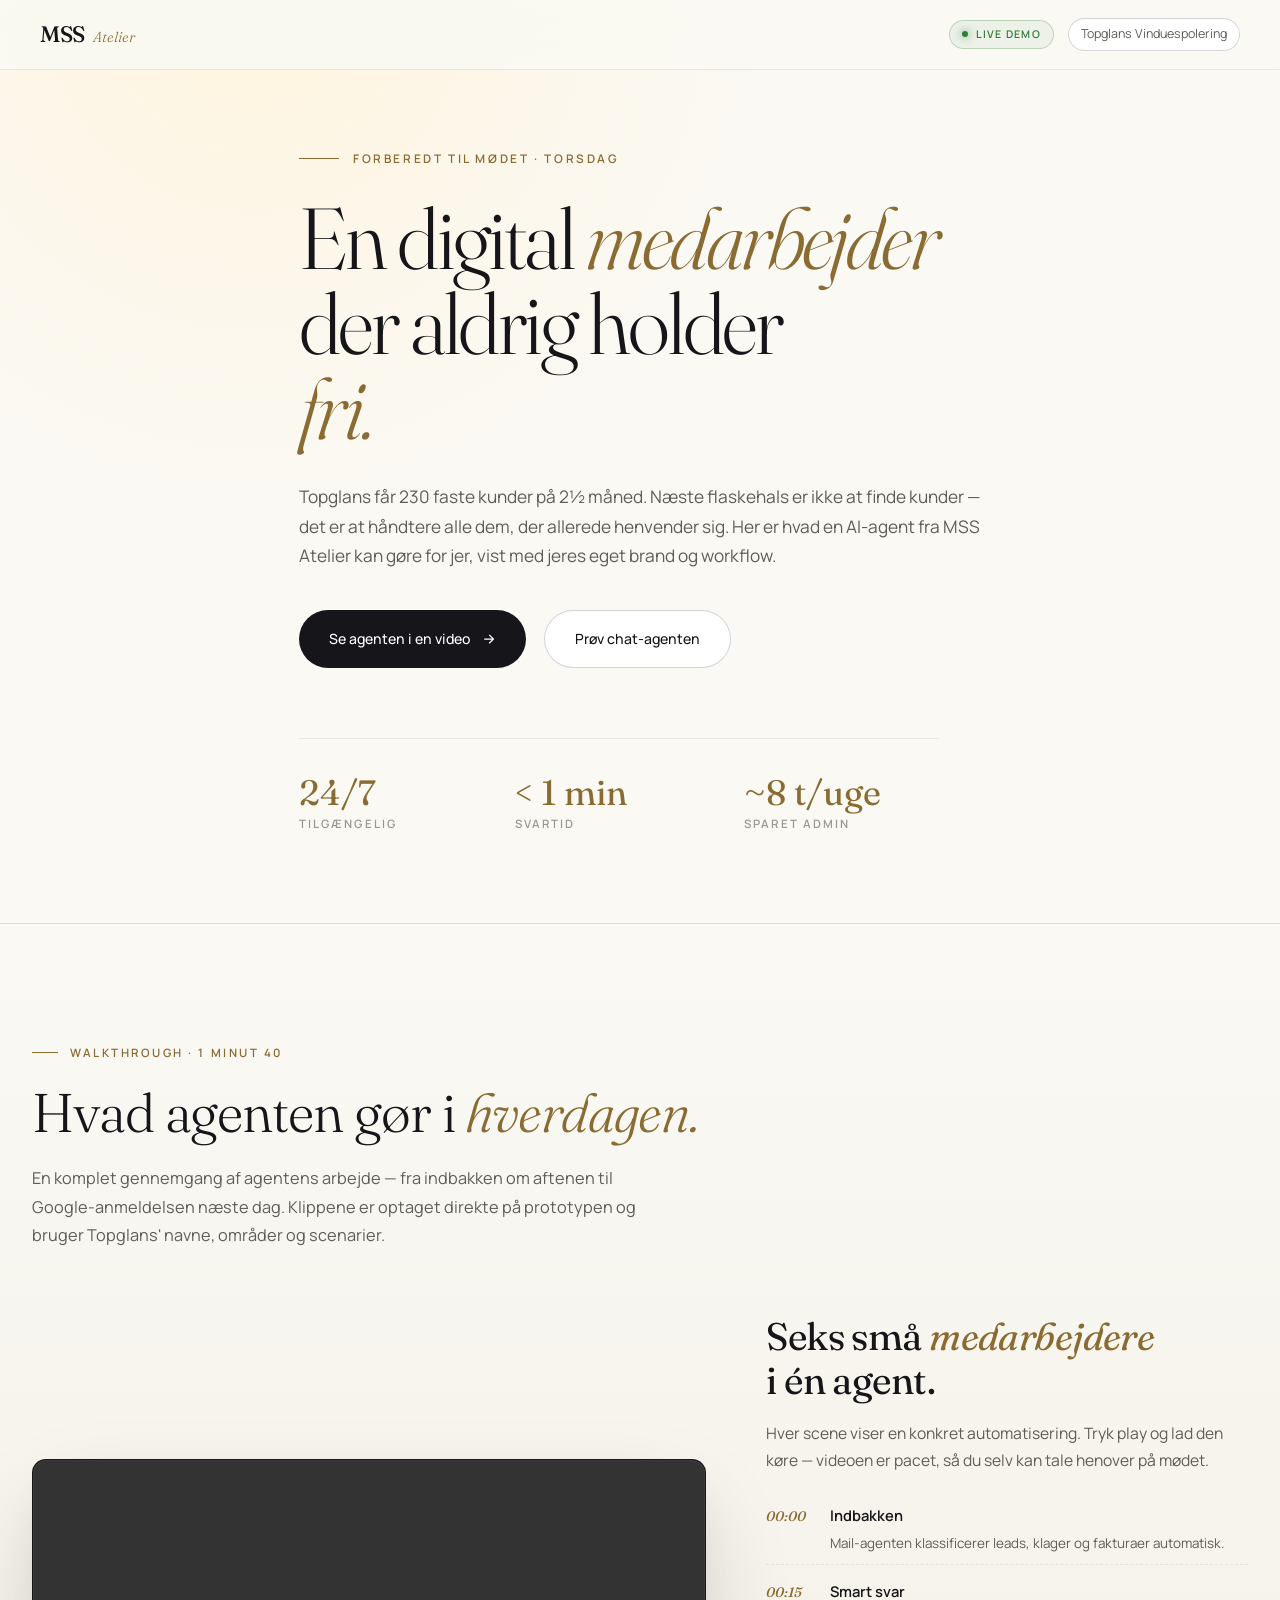
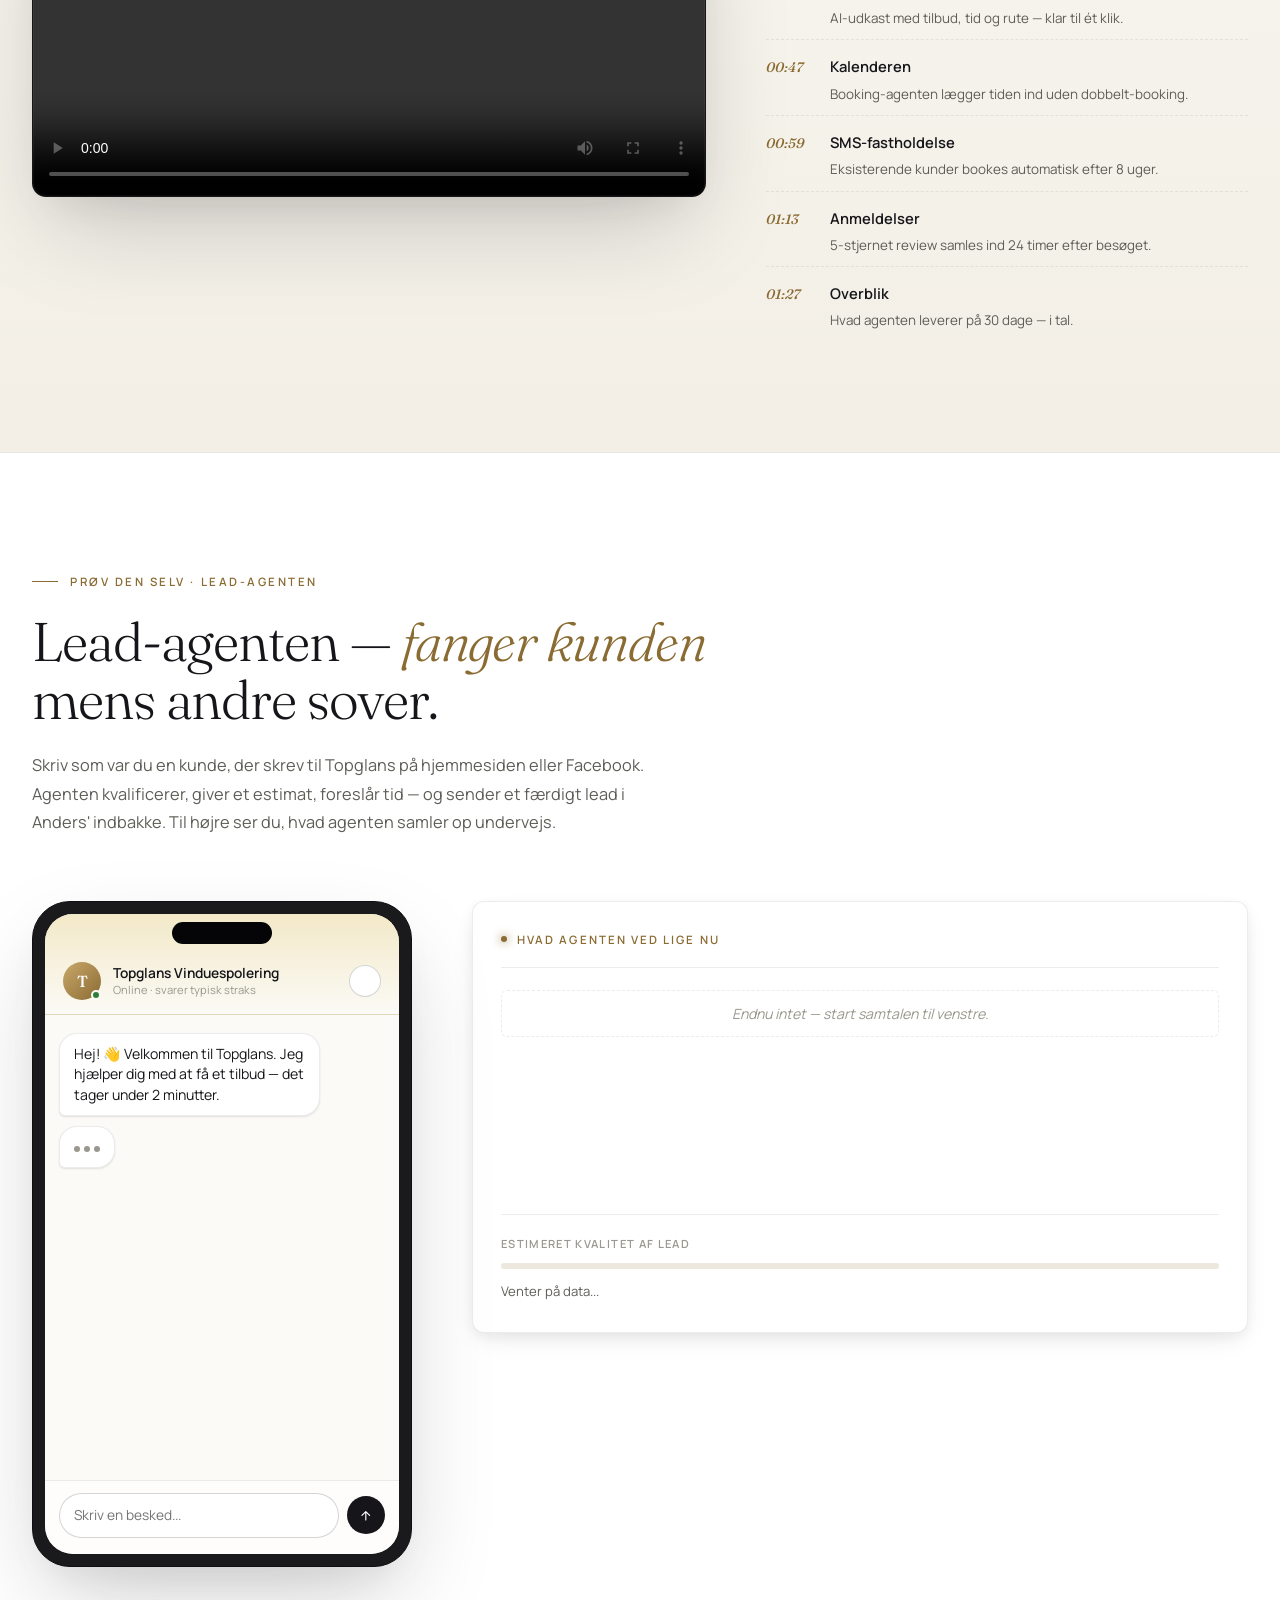
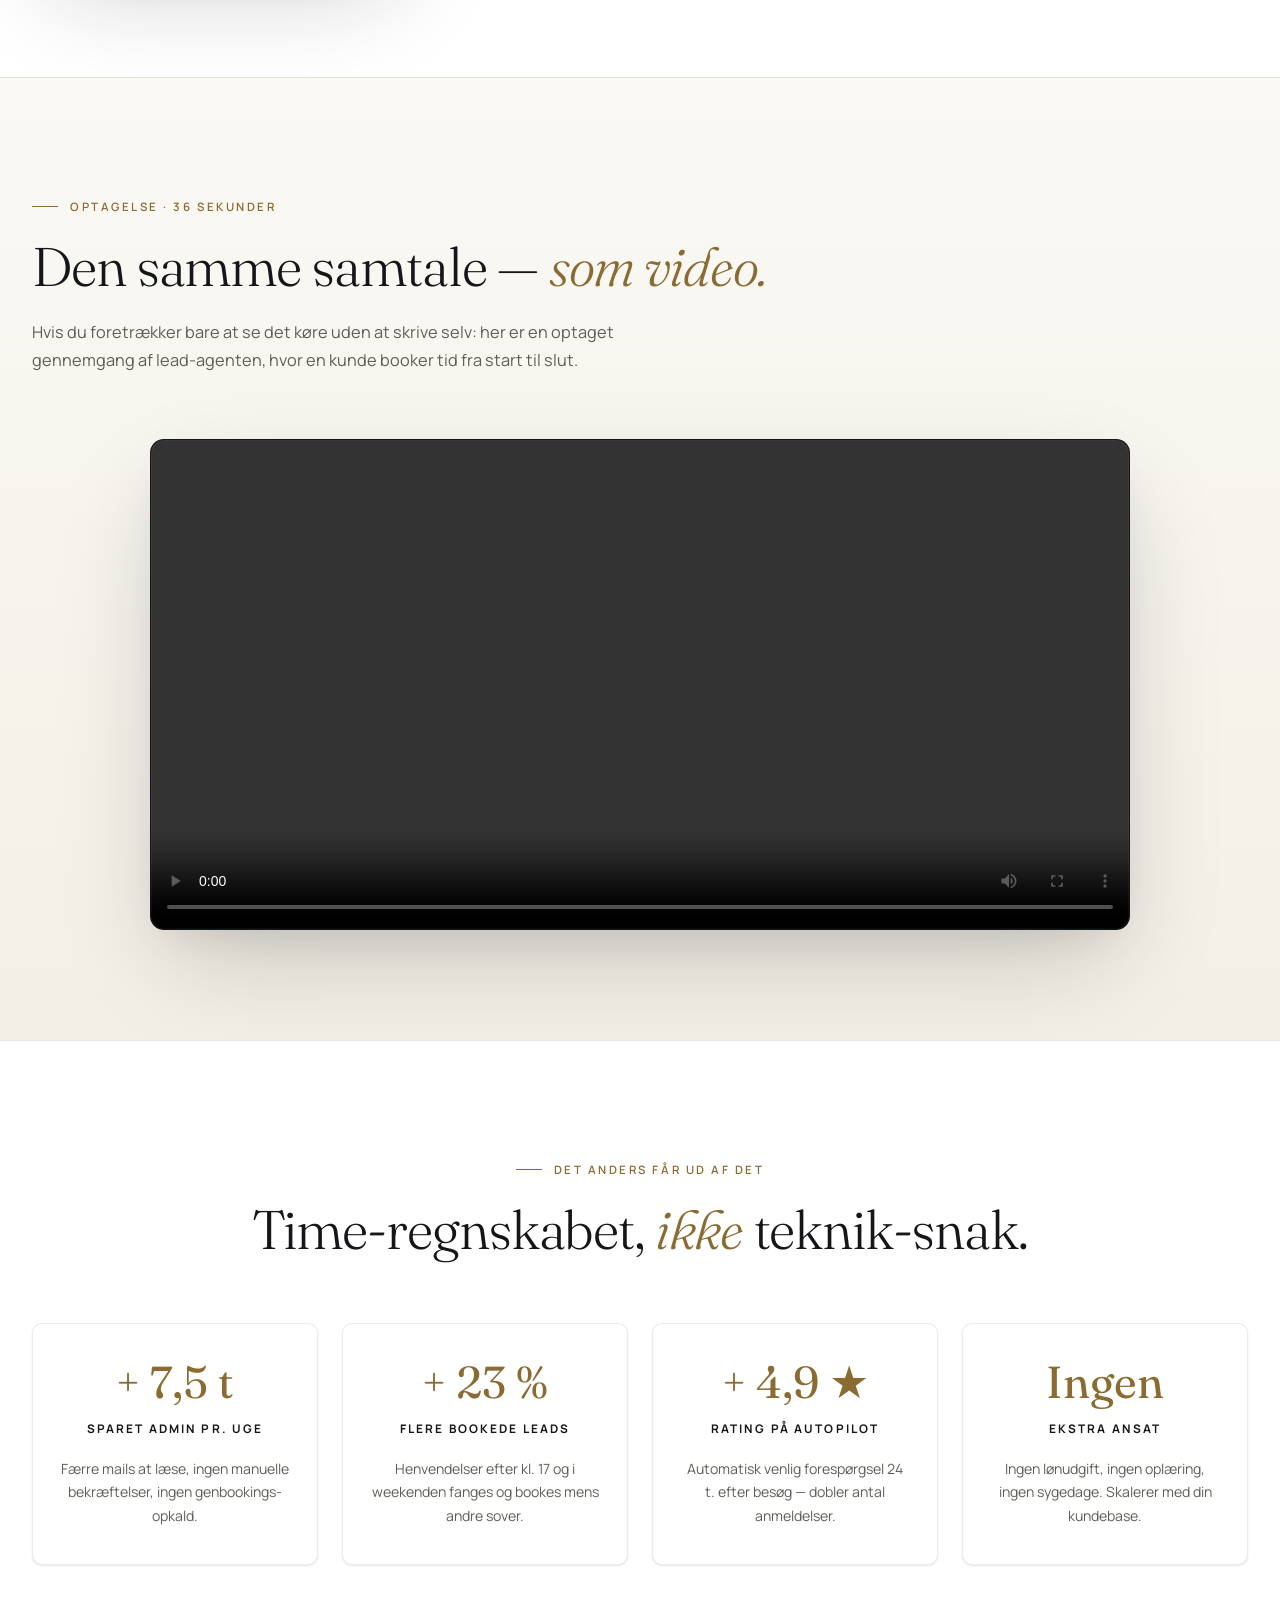
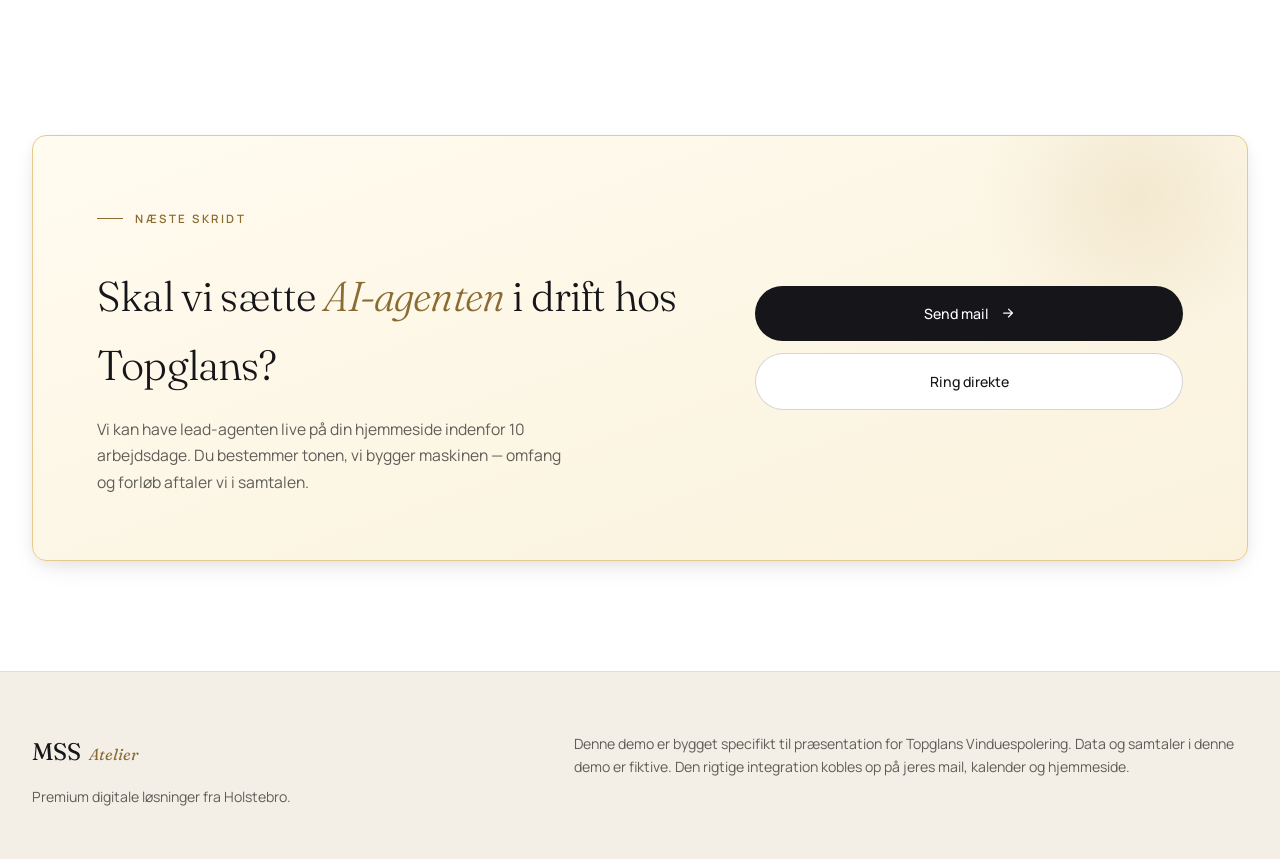
==== topglans-vinduespolering/index.html @ 9f6029f3 "Move Topglans demo to /topglans-vinduespolering/ for clean public URL Relocate demo from Agents/Topg" ====
<!DOCTYPE html>
<html lang="da">
<head>
<meta charset="UTF-8" />
<meta name="viewport" content="width=device-width, initial-scale=1.0" />
<meta name="description" content="Live demo: AI-agent til Topglans Vinduespolering — bygget af MSS Atelier." />
<meta name="robots" content="noindex,nofollow" />
<title>AI-agent demo — Topglans × MSS Atelier</title>

<link rel="preconnect" href="https://fonts.googleapis.com" />
<link rel="preconnect" href="https://fonts.gstatic.com" crossorigin />
<link href="https://fonts.googleapis.com/css2?family=Fraunces:ital,opsz,wght@0,9..144,300;0,9..144,400;0,9..144,500;0,9..144,600;1,9..144,300&family=Manrope:wght@300;400;500;600;700&display=swap" rel="stylesheet" />
<link rel="stylesheet" href="style.css" />
</head>
<body>

<nav class="nav" id="nav">
  <a href="../" class="nav-logo">
    <span class="nav-logo-mark">MSS</span>
    <span class="nav-logo-sub">Atelier</span>
  </a>
  <div class="nav-meta">
    <span class="nav-pill"><span class="dot"></span>Live demo</span>
    <span class="nav-client">Topglans Vinduespolering</span>
  </div>
</nav>

<main>

<!-- HERO -->
<section class="hero">
  <div class="container">
    <div class="hero-eyebrow">
      <span class="hero-eyebrow-line"></span>
      <span class="hero-eyebrow-text">Forberedt til mødet · Torsdag</span>
    </div>
    <h1 class="hero-title">
      En digital <em>medarbejder</em><br/>
      der aldrig holder<br/>
      <em>fri.</em>
    </h1>
    <p class="hero-subtitle">
      Topglans får 230 faste kunder på 2½ måned. Næste flaskehals er ikke at finde kunder — det er at håndtere alle dem, der allerede henvender sig. Her er hvad en AI-agent fra MSS Atelier kan gøre for jer, vist med jeres eget brand og workflow.
    </p>
    <div class="hero-actions">
      <a href="#video-overblik" class="btn-primary">Se agenten i en video <i class="fa-solid fa-arrow-right"></i></a>
      <a href="#chat" class="btn-secondary">Prøv chat-agenten</a>
    </div>
    <div class="hero-stats">
      <div class="stat"><span class="stat-num">24/7</span><span class="stat-lbl">Tilgængelig</span></div>
      <div class="stat"><span class="stat-num">&lt; 1 min</span><span class="stat-lbl">Svartid</span></div>
      <div class="stat"><span class="stat-num">~8 t/uge</span><span class="stat-lbl">Sparet admin</span></div>
    </div>
  </div>
</section>

<!-- VIDEO: AGENT OVERBLIK (Video 02) -->
<section id="video-overblik" class="video-section">
  <div class="container">
    <div class="section-head">
      <span class="section-label">Walkthrough · 1 minut 40</span>
      <h2 class="section-title">Hvad agenten gør i <em>hverdagen.</em></h2>
      <p class="section-sub">
        En komplet gennemgang af agentens arbejde — fra indbakken om aftenen til Google-anmeldelsen næste dag. Klippene er optaget direkte på prototypen og bruger Topglans' navne, områder og scenarier.
      </p>
    </div>

    <div class="video-aside">
      <div class="video-frame">
        <video controls preload="metadata" playsinline>
          <source src="videos/02-agent-overblik.mp4" type="video/mp4" />
          Din browser kan ikke afspille videoer.
        </video>
      </div>
      <div class="video-aside-meta">
        <h3>Seks små <em>medarbejdere</em><br/>i én agent.</h3>
        <p>Hver scene viser en konkret automatisering. Tryk play og lad den køre — videoen er pacet, så du selv kan tale henover på mødet.</p>
        <ul class="video-chapters">
          <li><span class="chap-time">00:00</span><div class="chap-text"><strong>Indbakken</strong><span>Mail-agenten klassificerer leads, klager og fakturaer automatisk.</span></div></li>
          <li><span class="chap-time">00:15</span><div class="chap-text"><strong>Smart svar</strong><span>AI-udkast med tilbud, tid og rute — klar til ét klik.</span></div></li>
          <li><span class="chap-time">00:47</span><div class="chap-text"><strong>Kalenderen</strong><span>Booking-agenten lægger tiden ind uden dobbelt-booking.</span></div></li>
          <li><span class="chap-time">00:59</span><div class="chap-text"><strong>SMS-fastholdelse</strong><span>Eksisterende kunder bookes automatisk efter 8 uger.</span></div></li>
          <li><span class="chap-time">01:13</span><div class="chap-text"><strong>Anmeldelser</strong><span>5-stjernet review samles ind 24 timer efter besøget.</span></div></li>
          <li><span class="chap-time">01:27</span><div class="chap-text"><strong>Overblik</strong><span>Hvad agenten leverer på 30 dage — i tal.</span></div></li>
        </ul>
      </div>
    </div>
  </div>
</section>

<!-- INTERACTIVE CHAT -->
<section id="chat" class="chat-section">
  <div class="container">
    <div class="section-head">
      <span class="section-label">Prøv den selv · Lead-agenten</span>
      <h2 class="section-title">Lead-agenten — <em>fanger kunden</em> mens andre sover.</h2>
      <p class="section-sub">
        Skriv som var du en kunde, der skrev til Topglans på hjemmesiden eller Facebook. Agenten kvalificerer, giver et estimat, foreslår tid — og sender et færdigt lead i Anders' indbakke. Til højre ser du, hvad agenten samler op undervejs.
      </p>
    </div>

    <div class="demo-stage">
      <div class="phone">
        <div class="phone-notch"></div>
        <div class="phone-screen">
          <div class="chat-header">
            <div class="chat-avatar">
              <span class="avatar-glyph">T</span>
              <span class="avatar-status"></span>
            </div>
            <div class="chat-meta">
              <strong>Topglans Vinduespolering</strong>
              <span>Online · svarer typisk straks</span>
            </div>
            <button class="chat-reset" id="chat-reset" title="Start forfra"><i class="fa-solid fa-rotate-right"></i></button>
          </div>
          <div class="chat-body" id="chat-body" role="log" aria-live="polite"></div>
          <div class="chat-suggestions" id="chat-suggestions"></div>
          <form class="chat-input-row" id="chat-form" autocomplete="off">
            <input type="text" id="chat-input" placeholder="Skriv en besked..." aria-label="Besked til Topglans" />
            <button type="submit" aria-label="Send"><i class="fa-solid fa-arrow-up"></i></button>
          </form>
        </div>
      </div>

      <aside class="ticker" aria-label="Live-data fra agenten">
        <header><span class="dot"></span>Hvad agenten ved lige nu</header>
        <ul id="ticker-list">
          <li class="empty">Endnu intet — start samtalen til venstre.</li>
        </ul>
        <footer id="ticker-foot">
          <span class="lbl">Estimeret kvalitet af lead</span>
          <div class="score-bar"><div class="score-fill" id="score-fill"></div></div>
          <span id="score-text">Venter på data...</span>
        </footer>
      </aside>
    </div>
  </div>
</section>

<!-- VIDEO: LEAD-AGENTEN LIVE (Video 01) -->
<section class="video-section">
  <div class="container">
    <div class="section-head">
      <span class="section-label">Optagelse · 36 sekunder</span>
      <h2 class="section-title">Den samme samtale — <em>som video.</em></h2>
      <p class="section-sub">
        Hvis du foretrækker bare at se det køre uden at skrive selv: her er en optaget gennemgang af lead-agenten, hvor en kunde booker tid fra start til slut.
      </p>
    </div>
    <div class="video-frame" style="max-width: 980px; margin: 0 auto;">
      <video controls preload="metadata" playsinline>
        <source src="videos/01-lead-agent-live.mp4" type="video/mp4" />
        Din browser kan ikke afspille videoer.
      </video>
    </div>
  </div>
</section>

<!-- ROI -->
<section class="roi-section">
  <div class="container">
    <div class="section-head center">
      <span class="section-label center-label">Det Anders får ud af det</span>
      <h2 class="section-title">Time-regnskabet, <em>ikke</em> teknik-snak.</h2>
    </div>

    <div class="roi-grid">
      <div class="roi-card">
        <span class="roi-num">+ 7,5 t</span>
        <span class="roi-lbl">Sparet admin pr. uge</span>
        <p>Færre mails at læse, ingen manuelle bekræftelser, ingen genbookings-opkald.</p>
      </div>
      <div class="roi-card">
        <span class="roi-num">+ 23 %</span>
        <span class="roi-lbl">Flere bookede leads</span>
        <p>Henvendelser efter kl. 17 og i weekenden fanges og bookes mens andre sover.</p>
      </div>
      <div class="roi-card">
        <span class="roi-num">+ 4,9 ★</span>
        <span class="roi-lbl">Rating på autopilot</span>
        <p>Automatisk venlig forespørgsel 24 t. efter besøg — dobler antal anmeldelser.</p>
      </div>
      <div class="roi-card">
        <span class="roi-num">Ingen</span>
        <span class="roi-lbl">Ekstra ansat</span>
        <p>Ingen lønudgift, ingen oplæring, ingen sygedage. Skalerer med din kundebase.</p>
      </div>
    </div>
  </div>
</section>

<!-- CTA -->
<section class="cta-section">
  <div class="container">
    <div class="cta-card">
      <div>
        <span class="section-label">Næste skridt</span>
        <h2>Skal vi sætte <em>AI-agenten</em> i drift hos Topglans?</h2>
        <p>Vi kan have lead-agenten live på din hjemmeside indenfor 10 arbejdsdage. Du bestemmer tonen, vi bygger maskinen — omfang og forløb aftaler vi i samtalen.</p>
      </div>
      <div class="cta-actions">
        <a href="mailto:malthe@mssatelier.com?subject=AI-agent%20til%20Topglans" class="btn-primary">Send mail <i class="fa-solid fa-arrow-right"></i></a>
        <a href="tel:" class="btn-secondary">Ring direkte</a>
      </div>
    </div>
  </div>
</section>

</main>

<footer class="footer">
  <div class="container">
    <div class="footer-row">
      <div>
        <div class="footer-logo">
          <span class="footer-mark">MSS</span>
          <span class="footer-sub">Atelier</span>
        </div>
        <p>Premium digitale løsninger fra Holstebro.</p>
      </div>
      <p class="footer-disclaimer">
        Denne demo er bygget specifikt til præsentation for Topglans Vinduespolering. Data og samtaler i denne demo er fiktive. Den rigtige integration kobles op på jeres mail, kalender og hjemmeside.
      </p>
    </div>
  </div>
</footer>

<script src="fa-icons.js"></script>
<script src="script.js"></script>
</body>
</html>
---- topglans-vinduespolering/style.css ----
/* =======================================================
   Light theme — for talk-over demo to Topglans
   ======================================================= */

:root {
  --bg: #faf9f4;
  --bg-2: #ffffff;
  --bg-3: #f3efe6;
  --bg-4: #ece8de;
  --ink: #16161a;
  --ink-dim: #5e5d57;
  --ink-mute: #9a988e;
  --line: rgba(22, 22, 26, 0.08);
  --line-strong: rgba(22, 22, 26, 0.18);
  --gold: #c9a86a;
  --gold-soft: #e6c98d;
  --gold-deep: #8a6b32;
  --green: #2e7d3b;
  --green-soft: #e6f4ea;
  --blue: #1a4ea0;
  --blue-soft: #e6f0ff;
  --red: #c0392b;
  --shadow-sm: 0 1px 3px rgba(22,22,26,.05), 0 1px 2px rgba(22,22,26,.06);
  --shadow-md: 0 10px 30px -10px rgba(22,22,26,.12), 0 4px 12px rgba(22,22,26,.05);
  --shadow-lg: 0 40px 100px -20px rgba(22,22,26,.22), 0 20px 40px -16px rgba(22,22,26,.08);
  --display: 'Fraunces', 'Times New Roman', serif;
  --sans: 'Manrope', system-ui, sans-serif;
  --container: 1280px;
}

* { margin: 0; padding: 0; box-sizing: border-box; }
html { scroll-behavior: smooth; }
body {
  font-family: var(--sans);
  background:
    radial-gradient(900px circle at 20% 0%, #fff5e0 0%, transparent 60%),
    radial-gradient(800px circle at 90% 100%, #fbf2e0 0%, transparent 50%),
    var(--bg);
  color: var(--ink);
  line-height: 1.65;
  -webkit-font-smoothing: antialiased;
  min-height: 100vh;
}
a { color: inherit; text-decoration: none; }
button { font-family: inherit; cursor: pointer; border: 0; background: 0; color: inherit; }
ul, ol { list-style: none; }
img, video { max-width: 100%; display: block; }

.container { max-width: var(--container); margin: 0 auto; padding: 0 32px; }
main, nav, footer { position: relative; }

/* ============ NAV ============ */
.nav {
  position: fixed; top: 0; left: 0; right: 0; z-index: 100;
  display: flex; align-items: center; justify-content: space-between;
  padding: 16px 40px;
  background: rgba(250, 249, 244, 0.85);
  backdrop-filter: blur(16px) saturate(150%);
  -webkit-backdrop-filter: blur(16px) saturate(150%);
  border-bottom: 1px solid var(--line);
}
.nav-logo { display: flex; align-items: baseline; gap: 8px; color: var(--ink); }
.nav-logo-mark { font-family: var(--display); font-weight: 500; font-size: 1.4rem; letter-spacing: -0.02em; }
.nav-logo-sub { font-family: var(--display); font-style: italic; font-weight: 300; font-size: 0.9rem; color: var(--gold-deep); }
.nav-meta { display: flex; align-items: center; gap: 14px; font-size: 0.78rem; color: var(--ink-dim); }
.nav-pill {
  display: inline-flex; align-items: center; gap: 8px;
  padding: 5px 12px; border-radius: 100px;
  border: 1px solid rgba(46, 125, 59, 0.25);
  background: rgba(46, 125, 59, 0.06);
  color: var(--green); letter-spacing: 0.12em; text-transform: uppercase; font-size: 0.66rem;
  font-weight: 600;
}
.nav-pill .dot {
  width: 6px; height: 6px; border-radius: 50%; background: var(--green);
  box-shadow: 0 0 10px var(--green); animation: pulse 2s ease-in-out infinite;
}
.nav-client {
  padding: 5px 12px; border-radius: 100px;
  border: 1px solid var(--line-strong);
  font-size: 0.78rem;
  background: var(--bg-2);
}
@keyframes pulse { 50% { opacity: .4; } }
@media (max-width: 760px) {
  .nav { padding: 12px 20px; }
  .nav-client { display: none; }
}

/* ============ HERO ============ */
.hero {
  min-height: 88vh;
  display: flex; align-items: center;
  padding: 140px 0 90px;
  position: relative;
}
.hero-eyebrow { display: inline-flex; align-items: center; gap: 14px; margin-bottom: 28px; }
.hero-eyebrow-line { width: 40px; height: 1px; background: var(--gold-deep); }
.hero-eyebrow-text { font-size: 0.74rem; letter-spacing: 0.22em; text-transform: uppercase; color: var(--gold-deep); font-weight: 600; }
.hero-title {
  font-family: var(--display); font-weight: 300;
  font-size: clamp(2.6rem, 7vw, 5.4rem); line-height: 0.98; letter-spacing: -0.03em;
  margin-bottom: 32px; max-width: 16ch; color: var(--ink);
}
.hero-title em { font-style: italic; font-weight: 300; color: var(--gold-deep); }
.hero-subtitle {
  font-size: 1.08rem; color: var(--ink-dim); max-width: 62ch; line-height: 1.7;
  margin-bottom: 40px;
}
.hero-actions { display: flex; gap: 18px; flex-wrap: wrap; margin-bottom: 70px; }

.btn-primary, .btn-secondary {
  display: inline-flex; align-items: center; gap: 12px;
  padding: 16px 30px;
  border-radius: 100px; font-size: 0.88rem; font-weight: 500;
  transition: all .4s cubic-bezier(.2,.8,.2,1);
}
.btn-primary {
  background: var(--ink); color: #fff;
}
.btn-primary:hover {
  background: var(--gold-deep);
  transform: translateY(-2px);
  box-shadow: 0 14px 30px -10px rgba(138, 107, 50, 0.4);
}
.btn-secondary {
  border: 1px solid var(--line-strong);
  background: var(--bg-2); color: var(--ink);
}
.btn-secondary:hover { border-color: var(--gold-deep); color: var(--gold-deep); }

.hero-stats {
  display: grid; grid-template-columns: repeat(3, auto);
  gap: 60px; padding-top: 36px; border-top: 1px solid var(--line);
  max-width: 640px;
}
.stat { display: flex; flex-direction: column; gap: 4px; }
.stat-num { font-family: var(--display); font-size: 2.2rem; color: var(--gold-deep); line-height: 1; font-weight: 400; }
.stat-lbl { font-size: 0.72rem; color: var(--ink-mute); letter-spacing: 0.18em; text-transform: uppercase; font-weight: 600; }
@media (max-width: 720px) {
  .hero { min-height: auto; padding: 110px 0 60px; }
  .hero-stats { grid-template-columns: 1fr; gap: 20px; }
}

/* ============ SECTION BASE ============ */
section { padding: 110px 0; position: relative; }
.section-head { max-width: 780px; margin-bottom: 64px; }
.section-head.center { text-align: center; margin-left: auto; margin-right: auto; }
.section-label {
  display: inline-flex; align-items: center; gap: 12px;
  font-size: 0.72rem; letter-spacing: 0.22em; text-transform: uppercase;
  color: var(--gold-deep); margin-bottom: 22px; font-weight: 600;
}
.section-label::before { content: ''; width: 26px; height: 1px; background: var(--gold-deep); }
.center-label { justify-content: center; }
.section-title {
  font-family: var(--display); font-weight: 300;
  font-size: clamp(2.1rem, 4.5vw, 3.4rem); line-height: 1.07;
  letter-spacing: -0.02em; margin-bottom: 22px;
}
.section-title em { font-style: italic; color: var(--gold-deep); }
.section-sub { color: var(--ink-dim); font-size: 1.02rem; line-height: 1.75; max-width: 62ch; }

/* ============ VIDEO SECTIONS ============ */
.video-section {
  background: linear-gradient(180deg, var(--bg) 0%, var(--bg-3) 100%);
  border-top: 1px solid var(--line);
  border-bottom: 1px solid var(--line);
}

.video-frame {
  position: relative;
  width: 100%;
  background: #16161a;
  border-radius: 14px;
  overflow: hidden;
  box-shadow: var(--shadow-lg);
  border: 1px solid var(--line-strong);
}
.video-frame video {
  width: 100%; height: auto; display: block;
  background: #16161a;
}
.video-frame::after {
  content: ''; position: absolute; inset: 0;
  pointer-events: none;
  box-shadow: inset 0 0 0 1px rgba(255,255,255,0.04);
  border-radius: inherit;
}

.video-aside {
  display: grid;
  grid-template-columns: 1.4fr 1fr;
  gap: 60px;
  align-items: center;
}
@media (max-width: 980px) {
  .video-aside { grid-template-columns: 1fr; gap: 40px; }
}
.video-aside-meta h3 {
  font-family: var(--display); font-weight: 400;
  font-size: clamp(1.7rem, 3vw, 2.4rem);
  line-height: 1.15; letter-spacing: -0.015em;
  margin-bottom: 18px; color: var(--ink);
}
.video-aside-meta h3 em { font-style: italic; color: var(--gold-deep); }
.video-aside-meta p { color: var(--ink-dim); font-size: 0.98rem; margin-bottom: 18px; line-height: 1.7; }

.video-chapters {
  display: flex; flex-direction: column; gap: 4px;
  margin-top: 20px;
}
.video-chapters li {
  display: flex; align-items: baseline; gap: 14px;
  padding: 10px 0;
  font-size: 0.92rem; color: var(--ink);
  border-bottom: 1px dashed var(--line);
}
.video-chapters li:last-child { border-bottom: none; }
.chap-time {
  font-family: var(--display); font-style: italic;
  color: var(--gold-deep); font-size: 0.86rem;
  width: 50px; flex-shrink: 0; font-weight: 500;
}
.chap-text strong { display: block; font-weight: 600; color: var(--ink); margin-bottom: 2px; font-size: 0.92rem; }
.chap-text span { color: var(--ink-dim); font-size: 0.84rem; }

/* ============ CHAT (LIVE) — LIGHT VERSION ============ */
.chat-section { background: var(--bg-2); }
.demo-stage {
  display: grid;
  grid-template-columns: 380px 1fr;
  gap: 60px;
  align-items: start;
}
@media (max-width: 900px) {
  .demo-stage { grid-template-columns: 1fr; gap: 40px; }
}

.phone {
  width: 100%; max-width: 380px;
  margin: 0 auto;
  background: #1a1a1c;
  border: 1px solid #0f0f12;
  border-radius: 38px;
  padding: 12px;
  box-shadow: var(--shadow-lg);
  position: relative;
}
.phone-notch {
  position: absolute; top: 20px; left: 50%; transform: translateX(-50%);
  width: 100px; height: 22px; background: #050507; border-radius: 100px;
  z-index: 5;
}
.phone-screen {
  background: #fbfaf6;
  border-radius: 28px;
  overflow: hidden;
  display: flex; flex-direction: column;
  height: 640px;
}

.chat-header {
  display: flex; align-items: center; gap: 12px;
  padding: 48px 18px 14px;
  background: linear-gradient(180deg, #f3e9c8 0%, transparent 100%);
  border-bottom: 1px solid var(--line);
}
.chat-avatar {
  position: relative;
  width: 38px; height: 38px; border-radius: 50%;
  background: linear-gradient(135deg, var(--gold), var(--gold-deep));
  display: flex; align-items: center; justify-content: center;
}
.avatar-glyph { font-family: var(--display); font-weight: 500; color: #fff; }
.avatar-status {
  position: absolute; bottom: 0; right: 0;
  width: 10px; height: 10px; border-radius: 50%; background: var(--green);
  border: 2px solid #fbfaf6;
}
.chat-meta { flex: 1; display: flex; flex-direction: column; line-height: 1.2; }
.chat-meta strong { font-size: 0.86rem; font-weight: 600; color: var(--ink); }
.chat-meta span { font-size: 0.7rem; color: var(--ink-mute); margin-top: 2px; }
.chat-reset {
  width: 32px; height: 32px; border-radius: 50%;
  border: 1px solid var(--line-strong);
  color: var(--ink-dim); font-size: 0.75rem;
  display: flex; align-items: center; justify-content: center;
  transition: all .3s; background: var(--bg-2);
}
.chat-reset:hover { color: var(--gold-deep); border-color: var(--gold-deep); }

.chat-body {
  flex: 1; padding: 18px 14px;
  overflow-y: auto;
  display: flex; flex-direction: column; gap: 10px;
  scrollbar-width: thin;
  scrollbar-color: var(--line-strong) transparent;
}
.chat-body::-webkit-scrollbar { width: 4px; }
.chat-body::-webkit-scrollbar-thumb { background: var(--line-strong); border-radius: 4px; }

.msg {
  max-width: 80%;
  padding: 10px 14px;
  border-radius: 18px;
  font-size: 0.88rem;
  line-height: 1.45;
  animation: msgIn .35s cubic-bezier(.2,.8,.2,1);
}
@keyframes msgIn { from { opacity: 0; transform: translateY(8px); } to { opacity: 1; transform: translateY(0); } }
.msg.bot {
  align-self: flex-start;
  background: #fff;
  border: 1px solid var(--line);
  color: var(--ink);
  border-bottom-left-radius: 6px;
  box-shadow: var(--shadow-sm);
}
.msg.user {
  align-self: flex-end;
  background: linear-gradient(135deg, var(--gold), var(--gold-deep));
  color: #fff;
  border-bottom-right-radius: 6px;
  font-weight: 500;
}
.msg.system {
  align-self: center;
  font-size: 0.7rem; color: var(--ink-mute); letter-spacing: 0.1em;
  text-transform: uppercase; padding: 4px 10px; background: none; border: none;
}
.msg .typing { display: inline-flex; gap: 4px; }
.msg .typing span {
  width: 6px; height: 6px; border-radius: 50%; background: var(--ink-mute);
  animation: blink 1.2s infinite;
}
.msg .typing span:nth-child(2) { animation-delay: .15s; }
.msg .typing span:nth-child(3) { animation-delay: .3s; }
@keyframes blink {
  0%, 60%, 100% { opacity: .2; transform: translateY(0); }
  30% { opacity: 1; transform: translateY(-3px); }
}

.chat-suggestions {
  display: flex; gap: 6px; flex-wrap: wrap;
  padding: 0 14px 8px;
}
.chat-suggestions button {
  font-size: 0.78rem; padding: 7px 12px;
  border-radius: 100px;
  border: 1px solid var(--line-strong);
  background: var(--bg-2);
  color: var(--ink-dim);
  transition: all .25s;
}
.chat-suggestions button:hover {
  border-color: var(--gold-deep); color: var(--gold-deep); background: #fdf6e1;
}

.chat-input-row {
  display: flex; gap: 8px; align-items: center;
  padding: 12px 14px 16px;
  border-top: 1px solid var(--line);
  background: rgba(255,255,255,0.7);
}
.chat-input-row input {
  flex: 1;
  padding: 10px 14px;
  border-radius: 100px;
  border: 1px solid var(--line-strong);
  background: var(--bg-2);
  color: var(--ink);
  font: inherit; font-size: 0.86rem;
}
.chat-input-row input:focus { outline: none; border-color: var(--gold-deep); }
.chat-input-row button {
  width: 38px; height: 38px; border-radius: 50%;
  background: var(--ink); color: #fff;
  display: flex; align-items: center; justify-content: center;
  font-size: 0.85rem; flex-shrink: 0;
  transition: all .3s;
}
.chat-input-row button:hover { background: var(--gold-deep); transform: scale(1.05); }
.chat-input-row button:disabled { opacity: .4; cursor: not-allowed; transform: none; }

/* ============ TICKER (live data panel) ============ */
.ticker {
  background: var(--bg-2);
  border: 1px solid var(--line);
  border-radius: 12px;
  padding: 28px;
  box-shadow: var(--shadow-md);
}
.ticker header {
  display: flex; align-items: center; gap: 10px;
  font-size: 0.72rem; letter-spacing: 0.18em; text-transform: uppercase;
  color: var(--gold-deep); margin-bottom: 22px; padding-bottom: 18px;
  border-bottom: 1px solid var(--line); font-weight: 600;
}
.ticker header .dot {
  width: 6px; height: 6px; border-radius: 50%; background: var(--gold-deep);
  box-shadow: 0 0 10px var(--gold-deep); animation: pulse 2s ease-in-out infinite;
}
.ticker ul { display: flex; flex-direction: column; gap: 12px; min-height: 200px; }
.ticker li {
  display: flex; gap: 14px; align-items: flex-start;
  font-size: 0.88rem; line-height: 1.5;
  padding: 12px 14px;
  border: 1px solid var(--line);
  border-radius: 6px;
  background: var(--bg-3);
  animation: tickerIn .4s cubic-bezier(.2,.8,.2,1);
}
@keyframes tickerIn { from { opacity: 0; transform: translateX(-10px); } to { opacity: 1; transform: translateX(0); } }
.ticker li.empty {
  color: var(--ink-mute); font-style: italic; justify-content: center;
  border-style: dashed; background: transparent;
}
.ticker li i { color: var(--gold-deep); padding-top: 3px; font-size: 0.85rem; }
.ticker li strong { display: block; color: var(--gold-deep); font-size: 0.7rem; font-weight: 600; letter-spacing: 0.1em; text-transform: uppercase; margin-bottom: 2px; }
.ticker footer {
  margin-top: 24px; padding-top: 20px;
  border-top: 1px solid var(--line);
}
.ticker footer .lbl {
  display: block; font-size: 0.7rem; color: var(--ink-mute); letter-spacing: 0.12em;
  text-transform: uppercase; margin-bottom: 10px; font-weight: 600;
}
.score-bar {
  height: 6px; background: var(--bg-4); border-radius: 100px;
  overflow: hidden; margin-bottom: 8px;
}
.score-fill {
  height: 100%; width: 0;
  background: linear-gradient(90deg, var(--gold-deep), var(--gold));
  border-radius: 100px; transition: width .8s cubic-bezier(.2,.8,.2,1);
  box-shadow: 0 0 14px rgba(201,168,106,.5);
}
#score-text { font-size: 0.82rem; color: var(--ink-dim); }
#score-text.hot { color: var(--green); font-weight: 600; }

/* ============ ROI ============ */
.roi-section { background: var(--bg-2); }
.roi-grid {
  display: grid;
  grid-template-columns: repeat(4, 1fr);
  gap: 24px;
}
@media (max-width: 980px) { .roi-grid { grid-template-columns: repeat(2, 1fr); } }
@media (max-width: 600px) { .roi-grid { grid-template-columns: 1fr; } }
.roi-card {
  padding: 36px 28px;
  border: 1px solid var(--line);
  border-radius: 10px;
  background: var(--bg-2);
  box-shadow: var(--shadow-sm);
  text-align: center;
  transition: all .5s cubic-bezier(.2,.8,.2,1);
}
.roi-card:hover { border-color: var(--gold); transform: translateY(-4px); box-shadow: var(--shadow-md); }
.roi-num {
  display: block; font-family: var(--display);
  font-size: 2.8rem; color: var(--gold-deep); line-height: 1;
  margin-bottom: 14px; font-weight: 400;
}
.roi-lbl {
  display: block; font-size: 0.74rem; letter-spacing: 0.18em; text-transform: uppercase;
  color: var(--ink); margin-bottom: 18px; font-weight: 700;
}
.roi-card p { font-size: 0.88rem; color: var(--ink-dim); line-height: 1.7; }

/* ============ PRICING ============ */
.pricing-section { background: var(--bg-3); }
.pricing-grid {
  display: grid;
  grid-template-columns: repeat(2, 1fr);
  gap: 28px;
  max-width: 960px;
}
@media (max-width: 760px) { .pricing-grid { grid-template-columns: 1fr; } }
.pack {
  padding: 44px 36px; position: relative;
  border: 1px solid var(--line);
  border-radius: 12px;
  background: var(--bg-2);
  box-shadow: var(--shadow-sm);
  transition: all .5s cubic-bezier(.2,.8,.2,1);
  display: flex; flex-direction: column;
}
.pack:hover { transform: translateY(-4px); box-shadow: var(--shadow-md); border-color: var(--gold); }
.pack.featured {
  border-color: var(--gold-deep);
  background:
    linear-gradient(180deg, #fffbef 0%, var(--bg-2) 100%);
  box-shadow: 0 30px 70px -20px rgba(138,107,50,.18);
}
.pack-flag {
  position: absolute; top: -13px; left: 36px;
  padding: 6px 14px; background: var(--ink); color: var(--bg-2);
  font-size: 0.7rem; letter-spacing: 0.16em; text-transform: uppercase;
  border-radius: 100px; font-weight: 700;
}
.pack-tier {
  font-size: 0.72rem; letter-spacing: 0.18em; text-transform: uppercase;
  color: var(--gold-deep); margin-bottom: 12px; display: block; font-weight: 700;
}
.pack h3 { font-family: var(--display); font-weight: 400; font-size: 2.2rem; margin-bottom: 8px; color: var(--ink); }
.pack header p { color: var(--ink-dim); font-size: 0.94rem; margin-bottom: 28px; }
.pack-features { flex: 1; margin-bottom: 30px; }
.pack-features li {
  display: flex; gap: 12px; align-items: flex-start;
  padding: 10px 0; font-size: 0.92rem; color: var(--ink);
  border-bottom: 1px solid var(--line);
}
.pack-features li:last-child { border-bottom: none; }
.pack-features li i {
  color: var(--green); font-size: 0.78rem;
  padding-top: 6px; flex-shrink: 0;
}
.pack footer {
  padding-top: 24px; border-top: 1px solid var(--line-strong);
}
.price { display: flex; align-items: baseline; gap: 10px; }
.price .amount {
  font-family: var(--display); font-size: 2.6rem; color: var(--ink); line-height: 1;
}
.price .period {
  font-size: 0.78rem; letter-spacing: 0.12em; text-transform: uppercase;
  color: var(--ink-mute); font-weight: 600;
}
.price-sub { font-size: 0.84rem; color: var(--ink-dim); margin-top: 8px; }
.pricing-note {
  margin-top: 40px; font-size: 0.82rem; color: var(--ink-mute);
  text-align: center;
}

/* ============ CTA ============ */
.cta-section { padding-top: 60px; padding-bottom: 110px; background: var(--bg-2); }
.cta-card {
  display: grid; grid-template-columns: 1.4fr 1fr; gap: 60px; align-items: center;
  padding: 64px;
  border-radius: 14px;
  background:
    linear-gradient(160deg, #fffbef 0%, #faf2dd 100%);
  border: 1px solid var(--gold-soft);
  box-shadow: var(--shadow-md);
  position: relative; overflow: hidden;
}
.cta-card::before {
  content: ''; position: absolute; top: -100px; right: -50px;
  width: 320px; height: 320px;
  background: radial-gradient(circle, rgba(201,168,106,0.18), transparent 70%);
  pointer-events: none;
}
.cta-card > div { position: relative; z-index: 1; }
.cta-card h2 {
  font-family: var(--display); font-weight: 300;
  font-size: clamp(1.7rem, 3.4vw, 2.6rem);
  margin: 12px 0 16px; letter-spacing: -0.02em; color: var(--ink);
}
.cta-card h2 em { font-style: italic; color: var(--gold-deep); }
.cta-card p { color: var(--ink-dim); font-size: 0.98rem; line-height: 1.7; max-width: 48ch; }
.cta-actions { display: flex; flex-direction: column; gap: 12px; }
.cta-actions .btn-primary, .cta-actions .btn-secondary {
  justify-content: center; width: 100%;
}
@media (max-width: 880px) {
  .cta-card { grid-template-columns: 1fr; padding: 40px 30px; gap: 30px; }
}

/* ============ FOOTER ============ */
.footer { padding: 60px 0 50px; border-top: 1px solid var(--line); background: var(--bg-3); }
.footer-row { display: grid; grid-template-columns: 1fr 1.4fr; gap: 60px; align-items: start; }
.footer-logo { display: flex; align-items: baseline; gap: 8px; margin-bottom: 14px; }
.footer-mark { font-family: var(--display); font-size: 1.5rem; font-weight: 400; }
.footer-sub { font-family: var(--display); font-style: italic; color: var(--gold-deep); }
.footer p { color: var(--ink-dim); font-size: 0.88rem; line-height: 1.7; }
.footer-disclaimer { font-size: 0.78rem; color: var(--ink-mute); }
@media (max-width: 760px) {
  .footer-row { grid-template-columns: 1fr; gap: 30px; }
}
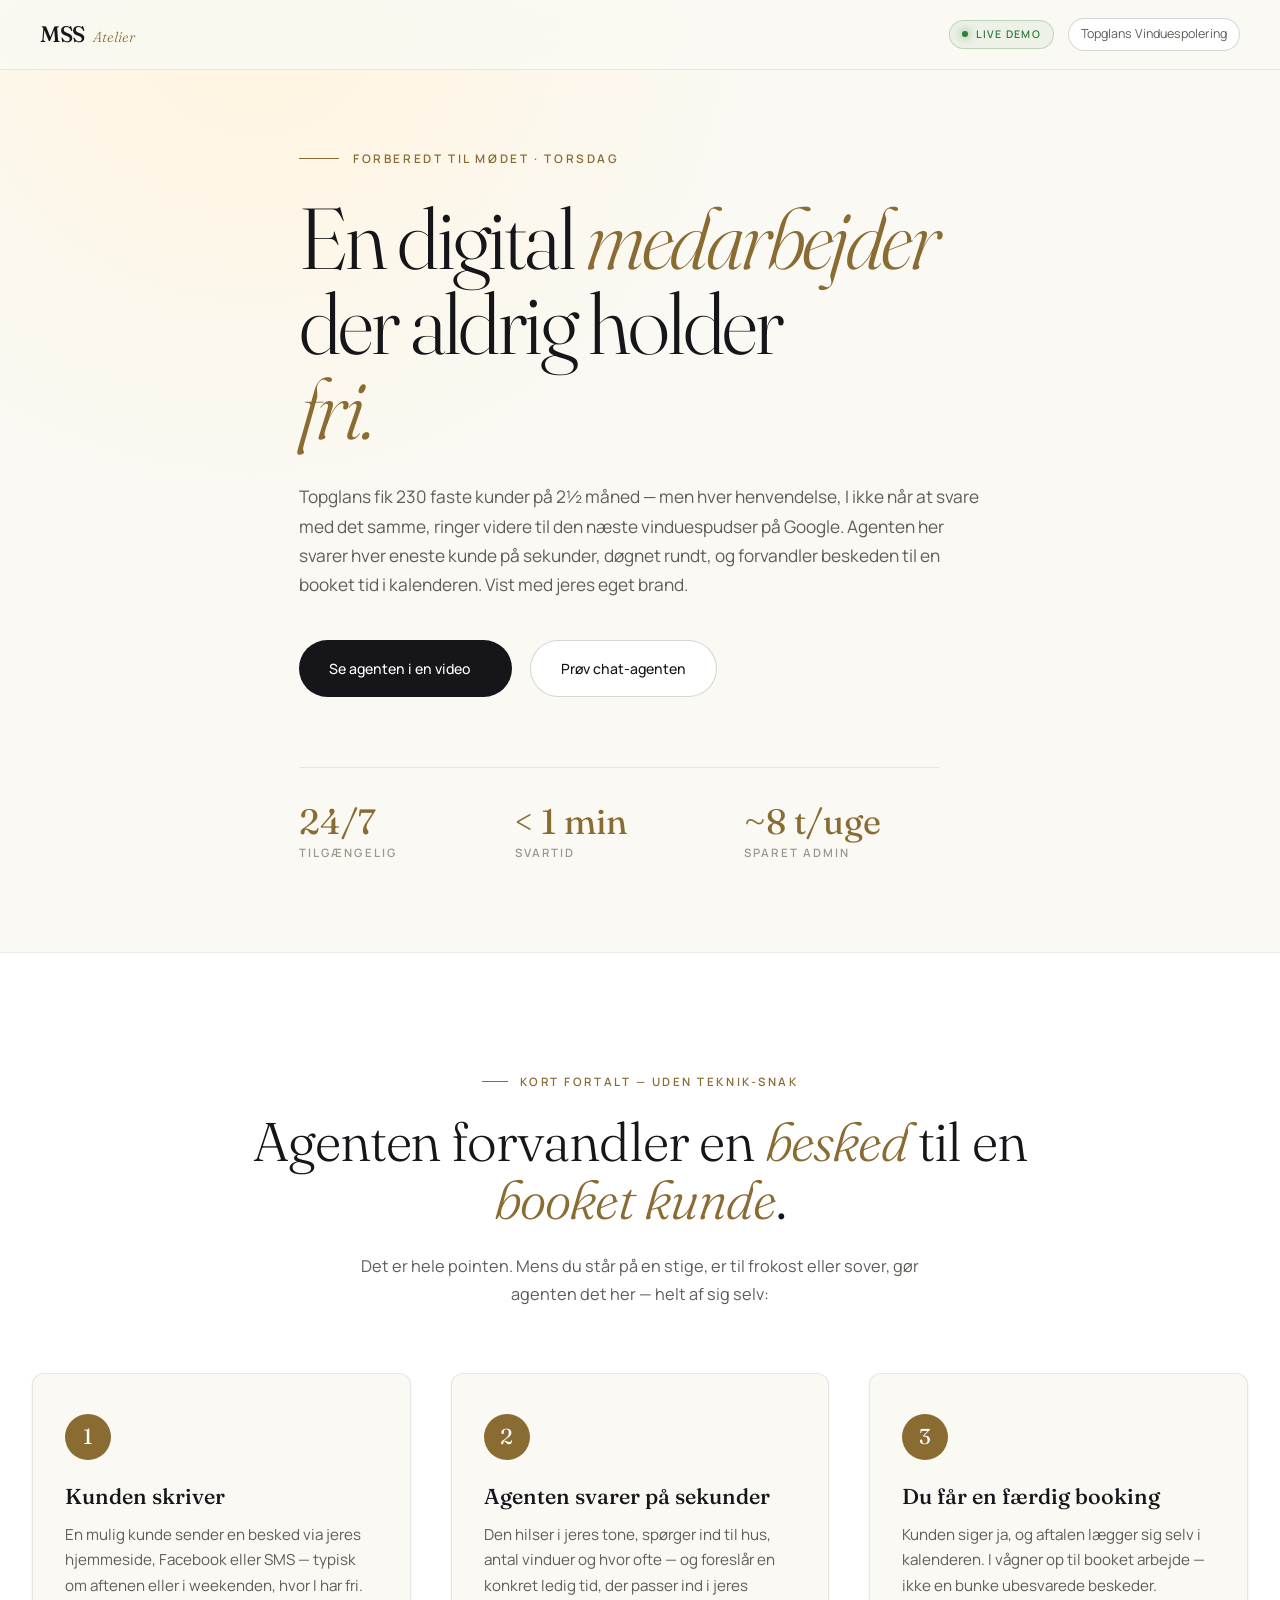
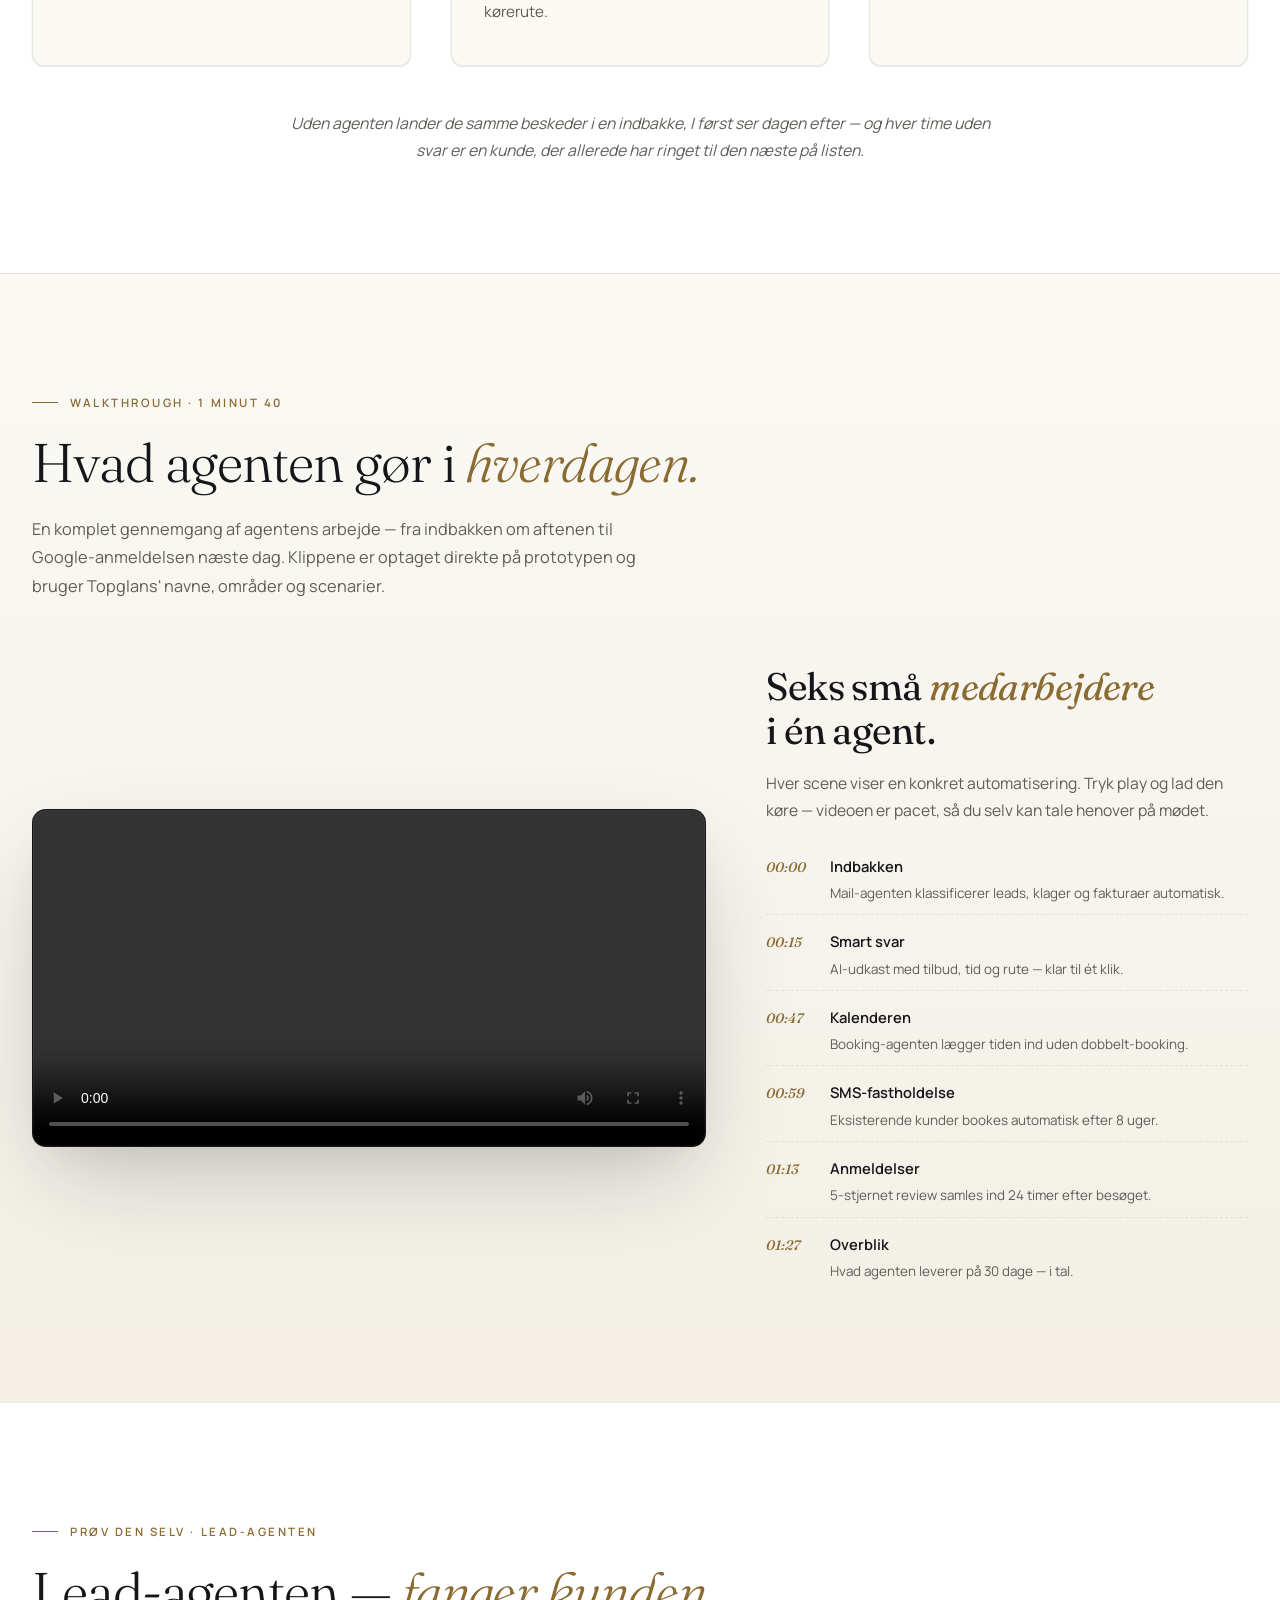
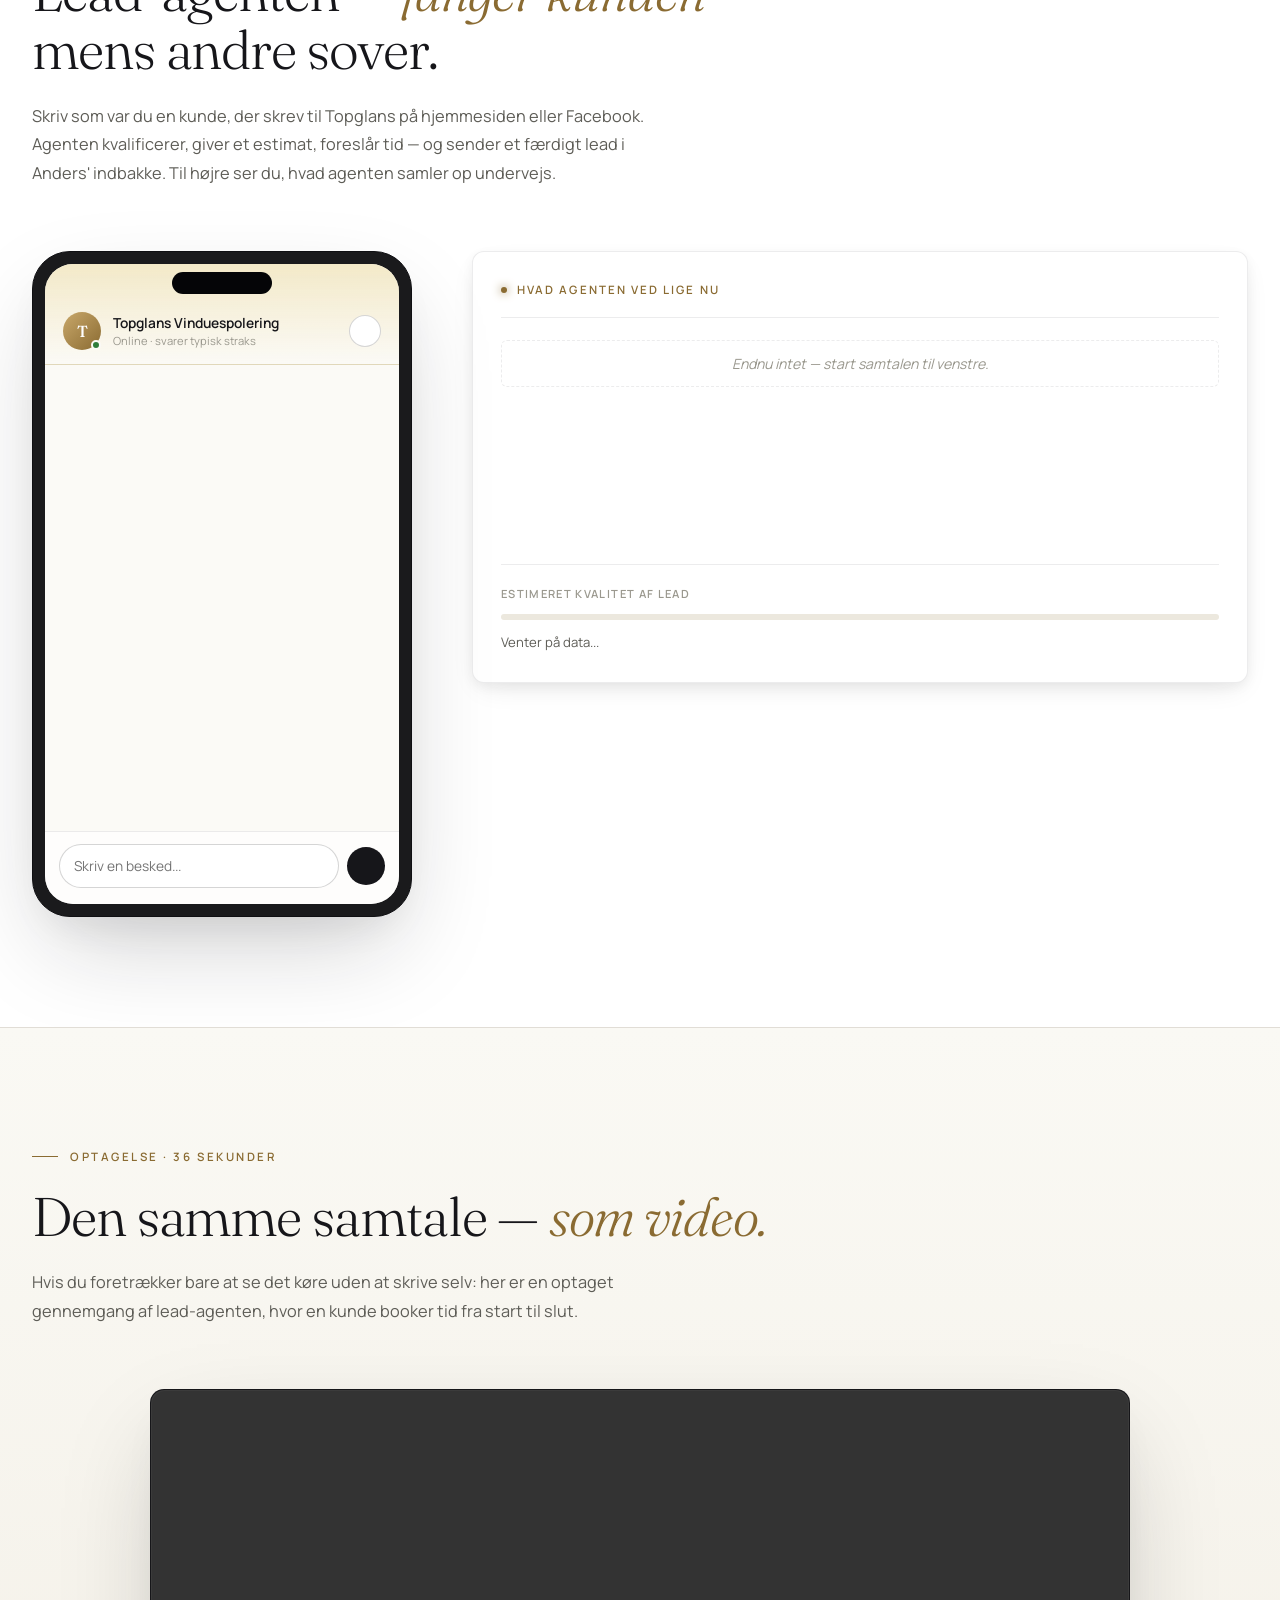
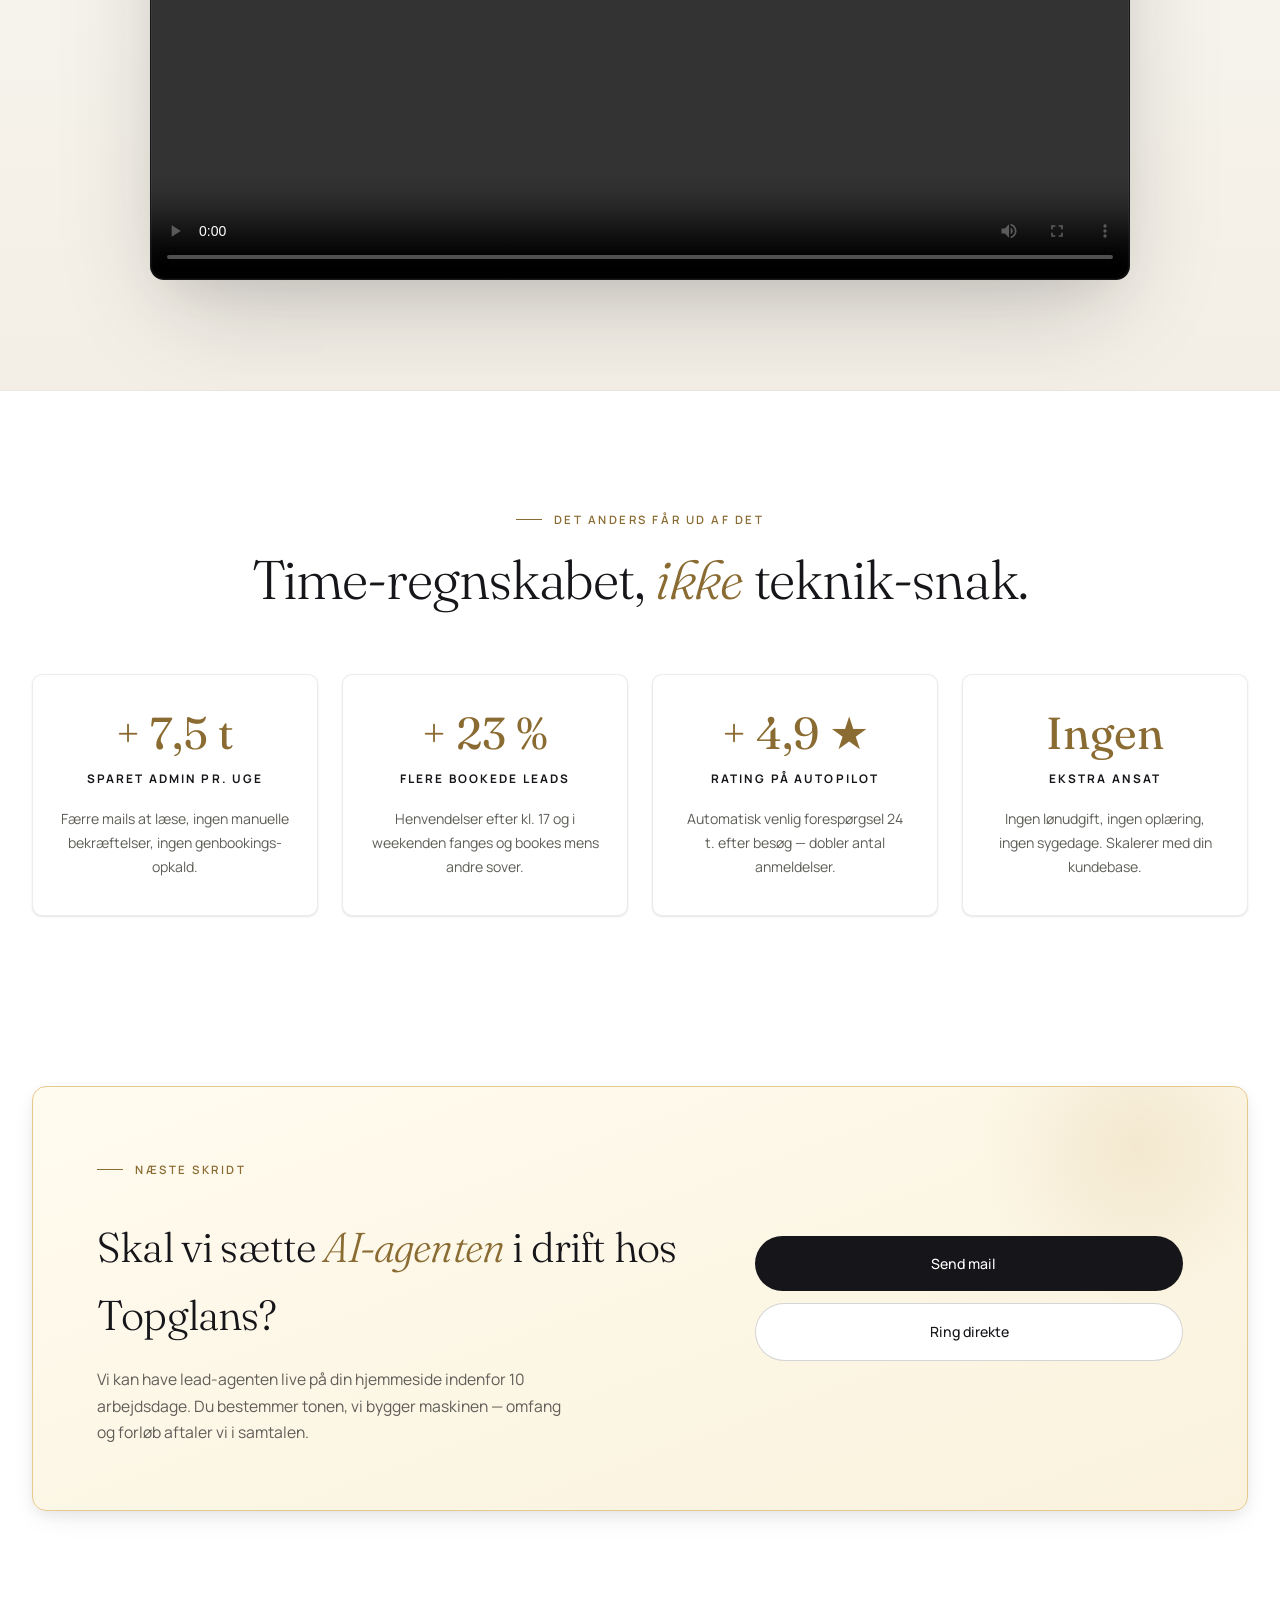
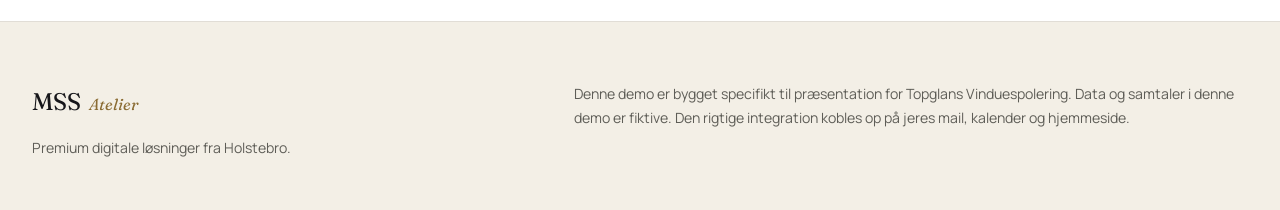
==== commit bf9fd2bc: "Clarify agent value proposition with plain-language how-it-works section Add a 3-step 'Sådan virker " ====
--- a/topglans-vinduespolering/index.html
+++ b/topglans-vinduespolering/index.html
@@ -40,7 +40,7 @@
       <em>fri.</em>
     </h1>
     <p class="hero-subtitle">
-      Topglans får 230 faste kunder på 2½ måned. Næste flaskehals er ikke at finde kunder — det er at håndtere alle dem, der allerede henvender sig. Her er hvad en AI-agent fra MSS Atelier kan gøre for jer, vist med jeres eget brand og workflow.
+      Topglans fik 230 faste kunder på 2½ måned — men hver henvendelse, I ikke når at svare med det samme, ringer videre til den næste vinduespudser på Google. Agenten her svarer hver eneste kunde på sekunder, døgnet rundt, og forvandler beskeden til en booket tid i kalenderen. Vist med jeres eget brand.
     </p>
     <div class="hero-actions">
       <a href="#video-overblik" class="btn-primary">Se agenten i en video <i class="fa-solid fa-arrow-right"></i></a>
@@ -51,6 +51,37 @@
       <div class="stat"><span class="stat-num">&lt; 1 min</span><span class="stat-lbl">Svartid</span></div>
       <div class="stat"><span class="stat-num">~8 t/uge</span><span class="stat-lbl">Sparet admin</span></div>
     </div>
+  </div>
+</section>
+
+<!-- HOW IT WORKS -->
+<section class="how-section">
+  <div class="container">
+    <div class="section-head center">
+      <span class="section-label center-label">Kort fortalt — uden teknik-snak</span>
+      <h2 class="section-title">Agenten forvandler en <em>besked</em> til en <em>booket kunde</em>.</h2>
+      <p class="section-sub how-intro">Det er hele pointen. Mens du står på en stige, er til frokost eller sover, gør agenten det her — helt af sig selv:</p>
+    </div>
+    <div class="how-grid">
+      <article class="how-card">
+        <span class="how-num">1</span>
+        <h3>Kunden skriver</h3>
+        <p>En mulig kunde sender en besked via jeres hjemmeside, Facebook eller SMS — typisk om aftenen eller i weekenden, hvor I har fri.</p>
+      </article>
+      <div class="how-arrow"><i class="fa-solid fa-arrow-right"></i></div>
+      <article class="how-card">
+        <span class="how-num">2</span>
+        <h3>Agenten svarer på sekunder</h3>
+        <p>Den hilser i jeres tone, spørger ind til hus, antal vinduer og hvor ofte — og foreslår en konkret ledig tid, der passer ind i jeres kørerute.</p>
+      </article>
+      <div class="how-arrow"><i class="fa-solid fa-arrow-right"></i></div>
+      <article class="how-card">
+        <span class="how-num">3</span>
+        <h3>Du får en færdig booking</h3>
+        <p>Kunden siger ja, og aftalen lægger sig selv i kalenderen. I vågner op til booket arbejde — ikke en bunke ubesvarede beskeder.</p>
+      </article>
+    </div>
+    <p class="how-foot">Uden agenten lander de samme beskeder i en indbakke, I først ser dagen efter — og hver time uden svar er en kunde, der allerede har ringet til den næste på listen.</p>
   </div>
 </section>
 
--- a/topglans-vinduespolering/style.css
+++ b/topglans-vinduespolering/style.css
@@ -160,6 +160,50 @@
 }
 .section-title em { font-style: italic; color: var(--gold-deep); }
 .section-sub { color: var(--ink-dim); font-size: 1.02rem; line-height: 1.75; max-width: 62ch; }
+.section-head.center .section-sub { margin-left: auto; margin-right: auto; }
+
+/* ============ HOW IT WORKS ============ */
+.how-section { background: var(--bg-2); border-top: 1px solid var(--line); }
+.how-intro { max-width: 60ch; }
+.how-grid {
+  display: grid;
+  grid-template-columns: 1fr auto 1fr auto 1fr;
+  align-items: stretch;
+  gap: 20px;
+}
+.how-card {
+  padding: 40px 32px;
+  border: 1px solid var(--line);
+  border-radius: 12px;
+  background: var(--bg);
+  box-shadow: var(--shadow-sm);
+  transition: all .5s cubic-bezier(.2,.8,.2,1);
+}
+.how-card:hover { border-color: var(--gold); transform: translateY(-4px); box-shadow: var(--shadow-md); }
+.how-num {
+  display: inline-flex; align-items: center; justify-content: center;
+  width: 46px; height: 46px; border-radius: 50%;
+  background: var(--gold-deep); color: #fff;
+  font-family: var(--display); font-size: 1.35rem; line-height: 1;
+  margin-bottom: 24px;
+}
+.how-card h3 {
+  font-family: var(--display); font-weight: 500; font-size: 1.35rem;
+  margin-bottom: 12px; color: var(--ink); line-height: 1.2;
+}
+.how-card p { color: var(--ink-dim); font-size: 0.95rem; line-height: 1.7; }
+.how-arrow {
+  display: flex; align-items: center; justify-content: center;
+  color: var(--gold); font-size: 1.25rem;
+}
+.how-foot {
+  margin: 44px auto 0; text-align: center; max-width: 72ch;
+  color: var(--ink-dim); font-size: 0.98rem; font-style: italic; line-height: 1.7;
+}
+@media (max-width: 860px) {
+  .how-grid { grid-template-columns: 1fr; }
+  .how-arrow { transform: rotate(90deg); padding: 2px 0; }
+}
 
 /* ============ VIDEO SECTIONS ============ */
 .video-section {
